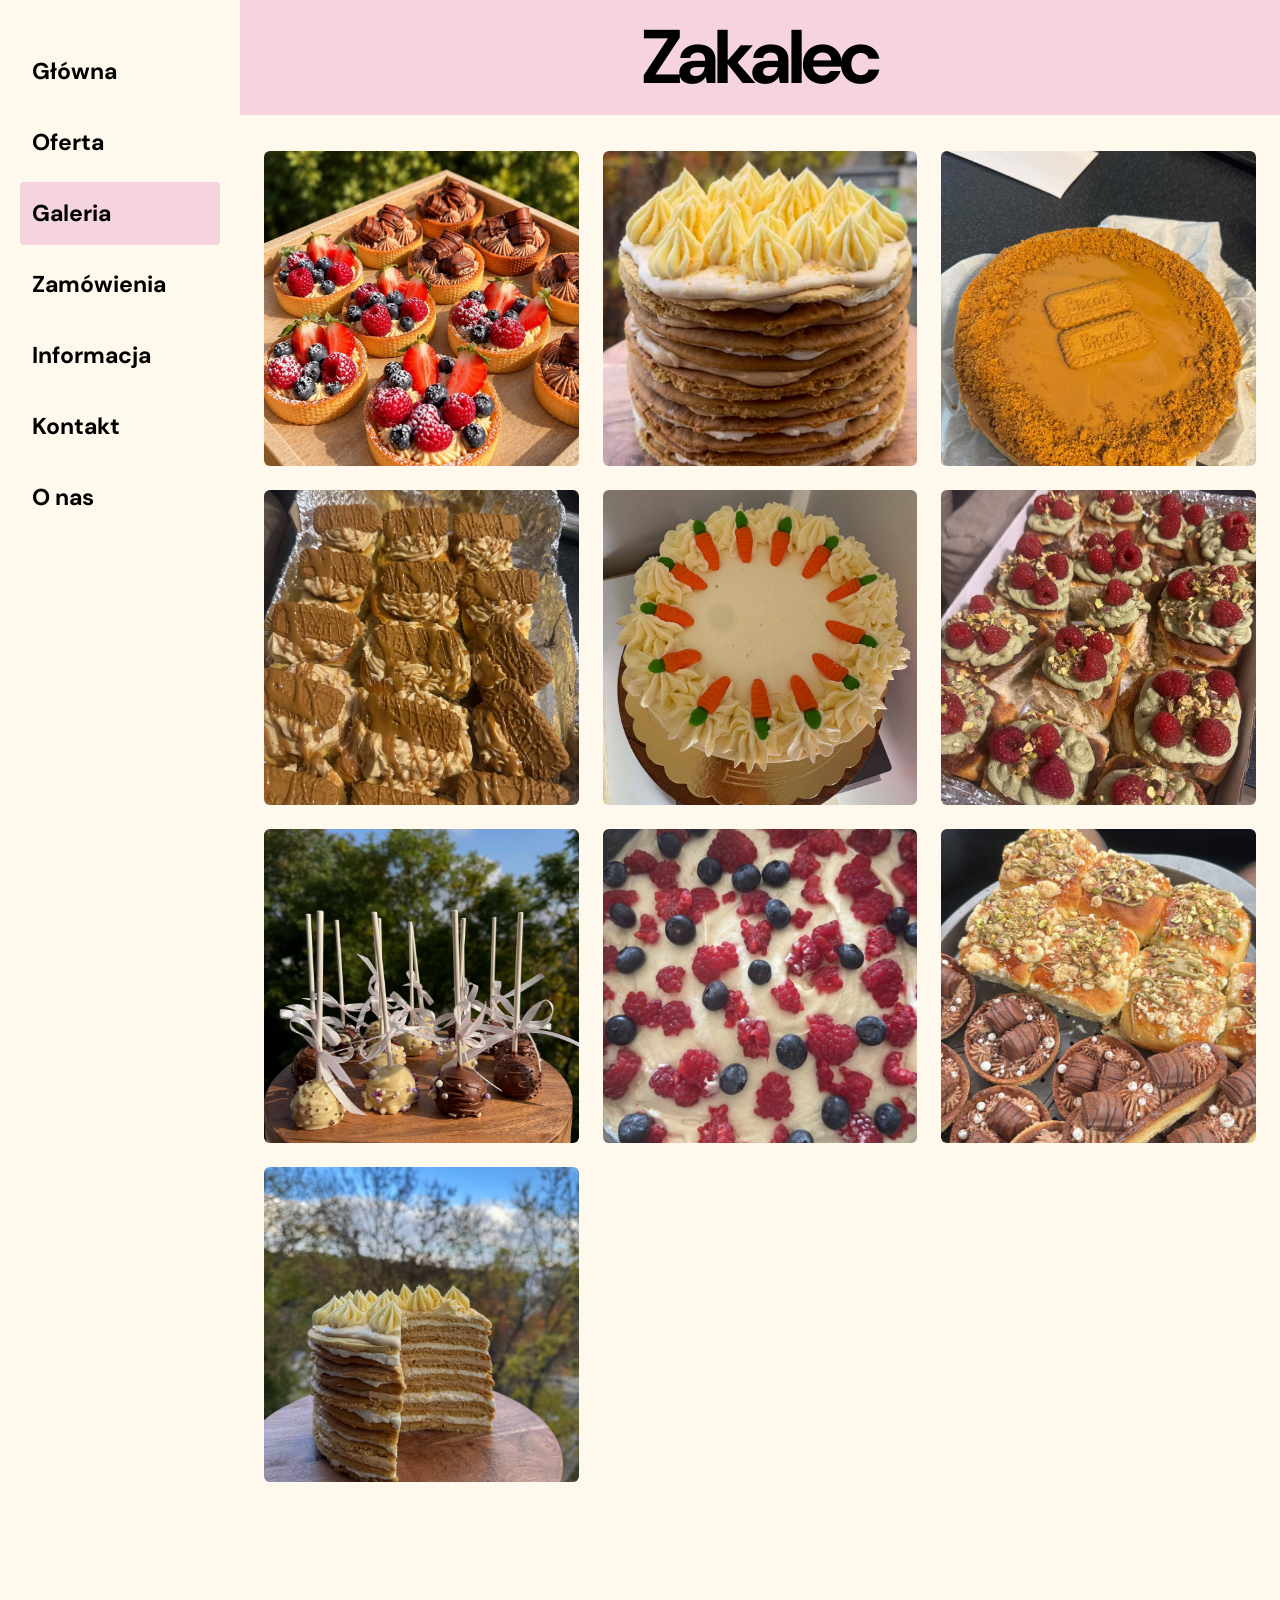
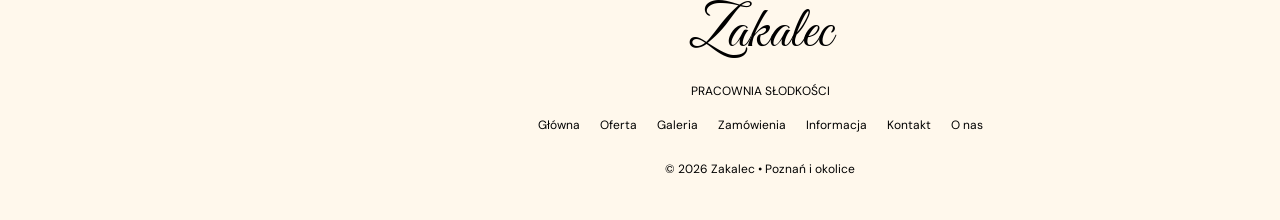
==== galeria.html @ fb53259a "Add square photo gallery and cream palette with black navigation" ====
<!doctype html>
<html lang="pl"><head><meta charset="utf-8"><meta name="viewport" content="width=device-width,initial-scale=1"><meta name="theme-color" content="#fff8ec"><meta name="description" content="Zakalec — pracownia słodkości Oliwii. Torty na zamówienie, ciasta, babeczki, cake popsy, słodkie bułeczki i słodkie stoły w Poznaniu i okolicach."><title>Galeria — Zakalec</title>
<link rel="preconnect" href="https://fonts.googleapis.com"><link rel="preconnect" href="https://fonts.gstatic.com" crossorigin><link href="https://fonts.googleapis.com/css2?family=DM+Sans:wght@400;500;600;700&family=Great+Vibes&family=Playfair+Display:ital,wght@0,400;0,500;0,600;1,400&display=swap" rel="stylesheet">
<link rel="stylesheet" href="assets/site.css"></head><body><header class="site-header"><a href="index.html#home" class="site-name script" aria-label="Zakalec — strona główna">Zakalec</a><button class="nav-toggle" id="menu-toggle" type="button" aria-controls="side-menu" aria-expanded="false" aria-label="Otwórz menu">☰ Menu</button></header>
<aside class="sidebar"><nav class="navlinks" id="side-menu" aria-label="Menu główne"><a href="index.html#home">Główna</a><a href="oferta.html">Oferta</a><a href="galeria.html" aria-current="page">Galeria</a><a href="informacje.html#zamowienie">Zamówienia</a><a href="informacje.html#informacja">Informacja</a><a href="informacje.html#kontakt">Kontakt</a><a href="informacje.html#o-mnie">O nas</a></nav></aside>
<main class="gallery-page"><h1 class="visually-hidden">Galeria</h1><div class="wrap photo-gallery"><img src="photo_2026-11-02_19-04-04.jpg" alt="Wypieki pracowni Zakalec — zdjęcie 1" decoding="async"><img src="photo_2026-11-02_19-04-05.jpg" alt="Wypieki pracowni Zakalec — zdjęcie 2" decoding="async"><img src="photo_2026-11-02_19-14-52.jpg" alt="Wypieki pracowni Zakalec — zdjęcie 3" decoding="async"><img src="photo_2026-11-02_19-14-53.jpg" alt="Wypieki pracowni Zakalec — zdjęcie 4" loading="lazy" decoding="async"><img src="photo_2026-11-02_19-14-54%20%282%29.jpg" alt="Wypieki pracowni Zakalec — zdjęcie 5" loading="lazy" decoding="async"><img src="photo_2026-11-02_19-14-54.jpg" alt="Wypieki pracowni Zakalec — zdjęcie 6" loading="lazy" decoding="async"><img src="photo_2026-11-02_19-14-55.jpg" alt="Wypieki pracowni Zakalec — zdjęcie 7" loading="lazy" decoding="async"><img src="photo_2026-11-02_19-14-56%20%282%29.jpg" alt="Wypieki pracowni Zakalec — zdjęcie 8" loading="lazy" decoding="async"><img src="photo_2026-11-02_19-14-56.jpg" alt="Wypieki pracowni Zakalec — zdjęcie 9" loading="lazy" decoding="async"><img src="photo_2026-11-02_19-14-57.jpg" alt="Wypieki pracowni Zakalec — zdjęcie 10" loading="lazy" decoding="async"></div></main><footer><div class="script">Zakalec</div><p>PRACOWNIA SŁODKOŚCI</p><div class="footer-nav"><a href="index.html#home">Główna</a><a href="oferta.html">Oferta</a><a href="galeria.html" aria-current="page">Galeria</a><a href="informacje.html#zamowienie">Zamówienia</a><a href="informacje.html#informacja">Informacja</a><a href="informacje.html#kontakt">Kontakt</a><a href="informacje.html#o-mnie">O nas</a></div><p>© <span id="year"></span> Zakalec • Poznań i okolice</p></footer>
<script src="assets/navigation.js"></script></body></html>
---- assets/site.css ----
:root{--rose:#985869;--wine:#61333e;--gold:#bb9470;--pink:#f7e8eb;--blue:#dce8ee;--cream:#fffafa;--ink:#392b31;--muted:#76686d}*{box-sizing:border-box}html{scroll-behavior:smooth}body{margin:0;color:var(--ink);background:#fcf5f6;font:15px/1.65 "DM Sans",Arial,sans-serif}a{color:inherit;text-decoration:none}button,input,textarea,select{font:inherit}button{cursor:pointer}img{max-width:100%;display:block}.wrap{width:min(1250px,calc(100% - 48px));margin:auto}.script{font-family:"Great Vibes","Brush Script MT",cursive;font-weight:400}.serif{font-family:"Playfair Display",Georgia,serif}.eyebrow{text-transform:uppercase;letter-spacing:.3em;font-size:11px;font-weight:600;color:var(--wine)}.ornament{color:var(--gold);font-family:Georgia,serif;font-size:25px;letter-spacing:.25em}.nav-shell{position:relative;z-index:10;background:#f8edf0e8;border-bottom:1px solid #cba88e;backdrop-filter:blur(12px)}.nav{display:flex;align-items:center;justify-content:space-between;gap:20px;min-height:92px}.brand{text-align:center;min-width:210px;line-height:1}.brand-name{font-size:64px;color:var(--rose)}.brand-sub{display:block;font-family:Georgia,serif;font-size:10px;letter-spacing:.24em;margin-top:-5px}.navlinks{display:flex;gap:25px;align-items:center}.navlinks a{font:500 13px "DM Sans",sans-serif}.navlinks a:hover{color:var(--rose)}.nav-toggle{display:none;background:none;border:1px solid #cdaeb6;padding:9px 13px;color:var(--wine)}.hero{position:relative;overflow:hidden;background:linear-gradient(102deg,#f6e4e8 0%,#f9edf0 44%,#e0eaf0 75%,#cddce6 100%)}.hero:before,.hero:after{content:"";position:absolute;pointer-events:none;inset:20px auto 20px 20px;width:20%;border-left:6px double #ffffffa8;border-top:6px double #ffffff8c;border-bottom:6px double #ffffff8c;border-radius:140px 0 0 140px;opacity:.55}.hero:after{inset:20px 20px 20px auto;transform:scaleX(-1)}.hero-inner{position:relative;z-index:1;display:grid;grid-template-columns:1fr 1.12fr;align-items:center;gap:42px;min-height:570px}.hero-copy{text-align:center;padding:40px 0}.hero h1{font-size:clamp(92px,12vw,165px);line-height:.95;color:var(--rose);margin:20px 0 5px}.hero p{font:italic 20px/1.65 "Playfair Display",serif;max-width:500px;margin:14px auto 20px}.hero-image{height:510px;position:relative;display:flex;align-items:center;justify-content:center}.hero-image:before{content:"";position:absolute;width:86%;height:83%;border:2px solid #d7b395;border-radius:48% 48% 7% 7%;transform:translate(18px,13px)}.hero-image img{position:relative;width:89%;height:90%;object-fit:cover;border-radius:48% 48% 7% 7%;box-shadow:0 18px 35px #765d6840}.btn{border:1px solid var(--rose);background:var(--rose);color:white;display:inline-flex;justify-content:center;align-items:center;gap:14px;padding:14px 29px;border-radius:4px;font:500 14px "DM Sans",sans-serif;transition:.2s}.btn:hover{background:var(--wine)}.btn.secondary{background:transparent;color:var(--wine);border-color:var(--gold)}.info{position:relative;z-index:2;margin-top:-24px}.info-inner{background:#fbeff1f2;border:1px solid var(--gold);border-radius:30px;display:grid;grid-template-columns:repeat(3,1fr);padding:20px 16px;box-shadow:0 8px 30px #71465313}.info-item{display:flex;justify-content:center;align-items:center;gap:14px;padding:5px 20px;border-right:1px solid #cfb09b}.info-item:last-child{border:0}.info-icon{font-size:29px;color:var(--rose);font-family:Georgia,serif}.info-item strong{display:block;font:600 17px Georgia,serif}.info-item span:last-child{font-size:12px}.section{padding:90px 0;scroll-margin-top:100px}.heading{text-align:center;margin-bottom:45px}.heading h2{font-size:clamp(60px,7vw,90px);line-height:1.2;color:var(--rose);margin:0}.heading p{max-width:650px;margin:5px auto;color:var(--muted)}.offer-grid{display:grid;grid-template-columns:repeat(3,1fr);gap:25px}.offer-card{background:#fff8f8;border:1px solid #c7a280;border-radius:95px 95px 9px 9px;overflow:hidden;box-shadow:0 10px 24px #7146530b}.offer-card img{width:100%;height:255px;object-fit:cover}.offer-card-body{text-align:center;padding:22px 20px 26px}.offer-card h3{font:500 25px/1.2 "Playfair Display",serif;margin:0 0 7px}.price{font:italic 19px Georgia,serif;color:var(--rose);margin:0 0 10px}.offer-card p.desc{font-size:13px;color:var(--muted);margin:0 0 16px;min-height:43px}.text-link{color:var(--wine);font-size:12px;letter-spacing:.1em;text-transform:uppercase;border-bottom:1px solid var(--gold);padding-bottom:5px}.fillings{margin-top:35px;border:1px solid #d4b5a1;padding:28px 30px;background:#f9eef1;text-align:center}.fillings h3{font:500 25px "Playfair Display",serif;margin:0 0 14px}.filling-tags{display:flex;gap:10px;flex-wrap:wrap;justify-content:center}.filling-tags span{padding:8px 13px;border:1px solid #dec6c6;background:white;border-radius:30px;font-size:12px}.about{background:linear-gradient(110deg,#e0eaf0,#f9edf0)}.about-grid{display:grid;grid-template-columns:1fr 1fr;gap:65px;align-items:center}.about-photo{position:relative;padding:17px;border:1px solid var(--gold);border-radius:210px 210px 6px 6px}.about-photo img{height:430px;width:100%;object-fit:cover;border-radius:200px 200px 4px 4px}.about h2{font-size:75px;line-height:1;color:var(--rose);margin:10px 0 25px}.about p{color:#5d5056}.gallery-grid{display:grid;grid-template-columns:repeat(4,1fr);gap:13px}.gallery-grid img{width:100%;height:240px;object-fit:cover;border:1px solid #d6b8a4;padding:5px;background:white}.order{background:#f8e9ed}.order-layout{display:grid;grid-template-columns:.8fr 1.2fr;gap:70px;align-items:start}.order h2{font-size:75px;line-height:1;color:var(--rose);margin:10px 0 20px}.order form{background:#fffafa;border:1px solid #d5b49d;padding:30px;display:grid;grid-template-columns:1fr 1fr;gap:17px}.field{display:flex;flex-direction:column;gap:5px}.field.full{grid-column:1/-1}.field label{font-size:12px;font-weight:600}.field input,.field textarea,.field select{width:100%;border:1px solid #d9c9cc;background:#fff;padding:12px;color:var(--ink);border-radius:2px}.field textarea{min-height:115px;resize:vertical}.notice{font-size:12px;color:#76686d;grid-column:1/-1;margin:0}.order form .btn{grid-column:1/-1}.preview{white-space:pre-wrap;background:#fff;border:1px solid #d7bda8;padding:20px;margin-top:20px;display:none}.preview.show{display:block}.contact{text-align:center}.contact h2{font-size:75px;color:var(--rose);margin:0}.contact p{color:var(--muted)}.contact-links{display:flex;justify-content:center;gap:15px;flex-wrap:wrap}.contact-links a{padding:11px 18px;border:1px solid #c8a489}footer{background:#573b46;color:#fff1f1;text-align:center;padding:40px 15px}footer .script{font-size:58px}footer p{font-size:12px;margin:0}.footer-nav{display:flex;gap:20px;justify-content:center;flex-wrap:wrap;margin:15px 0 24px;font-size:12px}#status{font-size:13px;color:var(--wine);margin:0}.small-note{font-size:12px;color:#78696e}
@media(max-width:900px){.nav{min-height:80px;flex-wrap:wrap}.brand{min-width:150px}.brand-name{font-size:52px}.navlinks{gap:12px}.navlinks a{font-size:11px}.hero-inner{gap:20px;min-height:480px}.hero-image{height:430px}.offer-grid{grid-template-columns:repeat(2,1fr)}.about-grid,.order-layout{gap:30px}.gallery-grid{grid-template-columns:repeat(2,1fr)}}@media(max-width:640px){.wrap{width:min(100% - 30px,1250px)}.nav{justify-content:center;padding:10px 0}.nav-toggle{display:block;position:absolute;right:15px;top:25px}.navlinks{display:none;width:100%;flex-direction:column;gap:0;padding:12px}.navlinks.open{display:flex}.navlinks a{padding:9px;font-size:13px}.hero-inner,.about-grid,.order-layout{grid-template-columns:1fr}.hero-inner{gap:0}.hero-copy{padding:40px 0 5px}.hero h1{font-size:105px}.hero p{font-size:17px}.hero-image{height:330px}.hero-image img{width:78%;height:95%}.info{margin-top:0}.info-inner{grid-template-columns:1fr;border-radius:0}.info-item{border-right:0;border-bottom:1px solid #cfb09b;padding:12px}.info-item:last-child{border:0}.section{padding:65px 0}.offer-grid{grid-template-columns:1fr;gap:20px}.offer-card img{height:260px}.about-photo img{height:300px}.about h2,.order h2,.contact h2{font-size:65px}.gallery-grid img{height:170px}.order form{grid-template-columns:1fr;padding:20px}.field{grid-column:1/-1}.filling-tags span{font-size:11px}}

/* Refined wall-panel architecture inspired by the approved concept */
.nav-shell{background:linear-gradient(90deg,#f6e7e9,#fff6f7 50%,#f2e5e9);border-bottom:3px double #cda585;box-shadow:0 4px 18px #6e425014}
.brand{position:relative;isolation:isolate;padding:14px 34px 12px;margin:-5px 0 -13px;border:2px solid #c69a79;border-radius:48% 48% 45% 45% / 43% 43% 57% 57%;background:#fff2f3;box-shadow:0 0 0 4px #fff5f5,0 0 0 5px #d7b79e;z-index:2}
.brand:before,.brand:after{content:"❦";position:absolute;color:#b98e72;font:28px Georgia,serif;top:50%;transform:translateY(-50%)}.brand:before{left:-19px}.brand:after{right:-19px}
.hero{background:linear-gradient(90deg,#e5cfd2 0%,#f6e7e9 12%,#faedef 45%,#e1eaf0 56%,#c7d8e3 100%)}
.hero:before,.hero:after{width:23%;inset:28px auto 34px 22px;border:8px double #fff8f4a6;border-radius:120px 120px 10px 10px;box-shadow:inset 0 0 0 8px #bd9b8b25,0 0 0 8px #bd9b8b18;opacity:1}
.hero:after{inset:28px 22px 34px auto;transform:none}
.hero-inner:before{content:"";position:absolute;pointer-events:none;inset:0;background:repeating-linear-gradient(90deg,transparent 0,transparent 19%,#fff9f729 19.12%,transparent 19.5%);opacity:.45}
.hero-image{height:510px}.hero-image:before{width:95%;height:92%;border-radius:4px;border:8px double #d7c3b6;box-shadow:inset 0 0 0 8px #ffffff45;transform:none}.hero-image img{width:94%;height:91%;border-radius:4px;object-fit:cover;object-position:center}
.hero-copy{position:relative;z-index:1}.hero h1{text-shadow:0 3px 3px #ffffff9c}.hero .ornament{font-size:21px}.hero .btn{border-radius:15px}
.info-inner{border:3px double #c69a79;box-shadow:0 0 0 4px #f8eff0,0 8px 30px #71465313}
.heading h2:before,.heading h2:after{content:"— ❦ —";font:20px Georgia,serif;color:#c49c7a;vertical-align:middle;margin:0 22px}
.offer-grid{grid-template-columns:repeat(3,minmax(0,1fr))}.offer-card{border:3px double #c7a280;border-radius:22px 22px 6px 6px;position:relative}.offer-card:before,.offer-card:after{content:"";position:absolute;z-index:2;width:20px;height:20px;background:#fcf5f6;border:1px solid #c7a280;border-radius:50%;top:calc(50% - 10px)}.offer-card:before{left:-12px}.offer-card:after{right:-12px}
@media(min-width:1100px){.offer-grid{grid-template-columns:repeat(6,minmax(0,1fr));gap:13px}.offer-card img{height:180px}.offer-card-body{padding:15px 9px 20px}.offer-card h3{font-size:19px}.offer-card p.desc{font-size:11px;min-height:88px}.offer-card .price{font-size:15px}.offer-card .text-link{font-size:10px}.nav{min-height:90px}.navlinks{gap:20px}}
@media(max-width:900px){.heading h2:before,.heading h2:after{content:"❦";margin:0 10px}.brand{margin:0}.hero-image:before{width:95%}}
@media(max-width:640px){.brand{padding:8px 27px;margin:0}.brand:before,.brand:after{font-size:18px}.hero:before,.hero:after{width:20%;opacity:.55}.hero-image{height:310px}.hero-image img{width:83%;height:90%}.hero-image:before{width:86%;height:93%}.offer-grid{grid-template-columns:1fr}.heading h2:before,.heading h2:after{display:none}}

/* Rococo wall mouldings and modern restrained typography */
.hero-copy p{font-family:"DM Sans",Arial,sans-serif;font-style:normal;font-weight:400;font-size:17px;line-height:1.75;letter-spacing:.012em;max-width:460px}
.hero{background:linear-gradient(96deg,#e7cfd2 0%,#f9e9ec 28%,#f7e9eb 49%,#dfe8ed 51%,#c8d9e3 100%)}
.hero:before,.hero:after{content:"";position:absolute;inset:14px auto 15px 12px;width:30%;height:auto;border:10px ridge #ffffffb0;border-radius:36% 5% 30% 5% / 18% 5% 18% 5%;box-shadow:inset 0 0 0 3px #c7a49b, inset 0 0 0 10px #fff7f790, 0 0 0 3px #d9b5b6, 0 0 0 12px #ffffff26;opacity:.6}
.hero:after{inset:14px 12px 15px auto;transform:scaleX(-1);border-color:#f8fbffbb;box-shadow:inset 0 0 0 3px #a4b9c5,inset 0 0 0 10px #f6fbff90,0 0 0 3px #abc0ca,0 0 0 12px #ffffff26}
.hero-inner:after{content:"❦";position:absolute;left:-16px;bottom:14px;font:100px Georgia,serif;color:#fff8f8b5;text-shadow:2px 3px 1px #c9a4a5;transform:rotate(-20deg);pointer-events:none}
.hero-image:after{content:"❦";position:absolute;right:-8px;top:12px;font:65px Georgia,serif;color:#fff8f8a8;text-shadow:2px 2px 1px #a8b8c4;transform:rotate(25deg);pointer-events:none}
.brand{border:3px double #bb8c72;border-radius:47% 47% 42% 42% / 38% 38% 62% 62%;box-shadow:0 0 0 5px #fff4f4,0 0 0 7px #c99e83,0 0 0 10px #f9e9eb}
.brand:before,.brand:after{content:"❧";font-size:35px}.brand:after{transform:translateY(-50%) scaleX(-1)}
.info-inner{grid-template-columns:repeat(2,minmax(0,1fr));padding:0 12px;border-radius:30px;overflow:visible}
.info-item{display:block;border-right:1px solid #cfb09b;padding:0;min-width:0;position:relative}.info-item:last-child{border:0}
.info-item summary{list-style:none;display:flex;align-items:center;justify-content:center;gap:17px;min-height:74px;padding:10px 15px;cursor:pointer}.info-item summary::-webkit-details-marker{display:none}
.info-item summary strong{font:600 18px Georgia,serif}.info-chevron{font-size:21px;color:var(--rose);transition:transform .2s}.info-item[open] .info-chevron{transform:rotate(180deg)}
.info-detail{position:absolute;top:calc(100% + 9px);left:8px;right:8px;background:#fff9f9;border:1px solid #c8a38a;box-shadow:0 10px 30px #69475126;padding:18px;z-index:5;text-align:center;font-size:13px;line-height:1.6}
.info-detail a{text-decoration:underline;color:var(--rose);font-weight:700}
.offer-card img,.gallery-grid img,.about-photo img{filter:saturate(.91) contrast(1.045) brightness(1.035);transition:filter .25s,transform .35s}
.offer-card img:hover,.gallery-grid img:hover{filter:saturate(1.02) contrast(1.05) brightness(1.03);transform:scale(1.025)}
.offer-card{overflow:hidden}.offer-card:before,.offer-card:after{display:none}
.offer-card img{object-position:center}
.about{position:relative}.about:before,.about:after{content:"❦";position:absolute;font:110px Georgia,serif;color:#ffffff8c;text-shadow:2px 3px #d6b6b9;pointer-events:none}.about:before{top:5px;left:15px}.about:after{bottom:5px;right:15px;transform:rotate(180deg)}
@media(max-width:640px){.info-inner{grid-template-columns:1fr}.info-item{border-right:0;border-bottom:1px solid #cfb09b}.info-item:last-child{border-bottom:0}.info-detail{position:static;margin:0 10px 12px}.hero-copy p{font-size:15px}.hero-inner:after{font-size:65px}.hero:before,.hero:after{width:23%;opacity:.38}}

/* Side navigation and space reserved for the home animation. */
:root{--sidebar-width:210px;--header-height:112px}
.site-header{position:relative;min-height:var(--header-height);margin-left:var(--sidebar-width);display:flex;justify-content:center;align-items:center;background:#fff6f7;border-bottom:1px solid var(--gold);padding:12px 24px}
.site-name{font-size:72px;line-height:1.2;color:var(--rose)}
.sidebar{position:fixed;inset:0 auto 0 0;width:var(--sidebar-width);padding:40px 20px;background:#f8edf0;border-right:1px solid var(--gold);z-index:20;overflow-y:auto}
.sidebar .navlinks{display:flex;flex-direction:column;align-items:stretch;gap:8px;padding:0;width:100%}
.sidebar .navlinks a{display:block;padding:14px 18px;font-size:15px;border-radius:4px}
.sidebar .navlinks a:hover,.sidebar .navlinks a:focus-visible{background:#ead5dc;color:var(--wine)}
a:focus-visible,button:focus-visible{outline:2px solid var(--wine);outline-offset:4px}
main,body>footer{margin-left:var(--sidebar-width)}
.hero .hero-inner{display:flex;flex-direction:column;gap:0;min-height:620px;padding-top:28px;padding-bottom:48px}
.hero-inner:before,.hero-inner:after{display:none}
.home-title{text-align:center;text-transform:uppercase;letter-spacing:.2em;font-size:13px!important;font-family:"DM Sans",Arial,sans-serif;font-weight:500;line-height:1.7!important;margin:0!important;color:var(--wine)!important}
.animation-space{width:min(100%,720px);min-height:350px;flex:1;margin:24px auto;position:relative}
.hero .hero-copy{padding:0;text-align:center}.hero .hero-copy p{margin:0 auto 24px}
#informacja{scroll-margin-top:24px}
@media(min-width:901px){.site-header .nav-toggle{display:none}.offer-grid{grid-template-columns:repeat(3,minmax(0,1fr))}}
@media(max-width:900px){
 :root{--sidebar-width:0px;--header-height:96px}
 .site-header{padding:12px 110px 12px 20px;justify-content:flex-start}
 .site-name{font-size:60px}
 .site-header .nav-toggle{display:block;position:absolute;right:20px;top:28px}
 .sidebar{position:relative;width:100%;padding:0;border-right:0;border-bottom:1px solid var(--gold)}
 .sidebar .navlinks{display:none;padding:12px 20px}
 .sidebar .navlinks.open{display:flex}
 .sidebar .navlinks a{font-size:15px;padding:12px 18px}
 .hero .hero-inner{min-height:570px}
 .animation-space{min-height:280px}
}
@media(prefers-reduced-motion:reduce){html{scroll-behavior:auto}}

.catalogue{padding:48px 0 80px;min-height:75vh}
.catalogue .heading{margin-bottom:32px}.catalogue .heading h1{font-size:clamp(58px,7vw,86px);line-height:1.2;color:var(--rose);margin:0}
.category-grid{display:grid;grid-template-columns:repeat(2,minmax(0,1fr));gap:22px;max-width:850px;margin:auto}
.category-card{display:flex;flex-direction:column;align-items:center;justify-content:center;min-height:170px;border:1px solid var(--gold);background:#fffafa;border-radius:8px;padding:28px;text-align:center;color:var(--wine)}
a.category-card:hover{background:var(--pink)}.category-card strong{font:32px Georgia,serif}.category-card span{font-size:13px;margin-top:10px}.category-card.pending{color:var(--muted)}
.breadcrumb{display:inline-block;font-size:14px;color:var(--wine);margin-bottom:25px}
.cake-grid{display:grid;grid-template-columns:repeat(3,minmax(0,1fr));gap:26px;max-width:1150px;margin:auto;align-items:start}
.cake-card{background:#fffafa;border:1px solid #dbc3b5;border-radius:6px;overflow:hidden}
.cake-photo{aspect-ratio:1;background-image:url('torty-floating.png');background-size:300% 100%;background-repeat:no-repeat}
.cake-photo.strawberry{background-position:0% center}.cake-photo.chocolate{background-position:50% center}.cake-photo.cherry{background-position:100% center}
.cake-text{padding:24px}.cake-text h2{font:500 25px/1.3 "Playfair Display",Georgia,serif;margin:0 0 16px;color:var(--wine);overflow-wrap:anywhere}.cake-text p{font-size:14px;line-height:1.8;margin:0;color:#5d5056}
.image-note{text-align:center;color:var(--muted);font-size:12px;margin:28px auto 0;max-width:700px}
.sidebar a[aria-current="page"]{background:#ead5dc;color:var(--wine);font-weight:600}
@media(max-width:1100px){.cake-grid{grid-template-columns:repeat(2,minmax(0,1fr))}}
@media(max-width:640px){.category-grid,.cake-grid{grid-template-columns:1fr}.catalogue{padding-top:30px}.cake-text{padding:22px}}

/* Larger, relaxed sans-serif typography. */
body{font-family:"DM Sans",Arial,sans-serif;font-size:17px}
.site-name{font-family:"DM Sans",Arial,sans-serif;font-weight:700;letter-spacing:-.05em;font-size:clamp(52px,6vw,76px)}
.sidebar .navlinks a{font-size:18px;font-weight:700;padding:16px 18px}
.catalogue .heading h1{font-family:"DM Sans",Arial,sans-serif;font-weight:700;font-size:clamp(48px,6vw,76px);letter-spacing:-.04em}
.category-card{min-height:200px}.category-card strong{font:700 38px/1.25 "DM Sans",Arial,sans-serif}.category-card span{font-size:17px;font-weight:600}
.breadcrumb{font-size:18px;font-weight:700}
.cake-text{padding:28px}.cake-text h2{font-family:"DM Sans",Arial,sans-serif;font-size:30px;font-weight:700;line-height:1.25;letter-spacing:-.025em;overflow-wrap:normal}
.cake-text p{font-size:19px;font-weight:500;line-height:1.75;color:var(--ink)}
.image-note{font-size:14px;line-height:1.7}
@media(max-width:640px){.cake-text{padding:24px}.cake-text h2{font-size:28px}.cake-text p{font-size:18px}.sidebar .navlinks a{font-size:18px}}
/* Minimal home: four illustrated motion scenes. */
.minimal-home .site-header,.minimal-home .sidebar{background:#fffaf7;border:0;box-shadow:none}
.minimal-home .site-header{min-height:112px}
.minimal-home .site-name{color:#61333e}
.minimal-home footer{background:#fffaf7;color:var(--wine);padding:24px}.minimal-home footer>.script,.minimal-home footer>p:first-of-type{display:none}
.home-show{position:relative;background:#f8dce5;overflow:hidden;outline-offset:-4px;touch-action:pan-y}
.home-scene{min-height:calc(100svh - 205px);padding:20px 35px 100px;text-align:center}
.home-scene[hidden]{display:none}.scene-2{background:#fae7d6}.scene-3{background:#fff0b8}.scene-4{background:#f7d9e1}
.home-scene svg{width:min(100%,850px);height:min(58svh,560px);display:block;margin:auto;overflow:visible}
.home-scene h1{font:700 clamp(25px,3vw,44px)/1.2 "DM Sans",Arial,sans-serif;letter-spacing:-.04em;margin:10px 0 0;color:#61333e}
.show-controls{position:absolute;bottom:25px;left:0;width:100%;display:flex;align-items:center;justify-content:center;gap:12px}
.show-controls button{border:0;background:transparent;color:#61333e;min-width:44px;min-height:44px;font-size:22px;border-radius:25px}.show-controls button:hover{background:#ffffff70}
.scene-dots{display:flex}.scene-dots button{min-width:32px;padding:8px}.scene-dots span{display:block;margin:auto;width:8px;height:8px;border-radius:50%;background:#61333e;opacity:.3}.scene-dots button[aria-pressed=true] span{opacity:1;transform:scale(1.4)}
#pause-show{font-size:14px;font-weight:700;padding:8px 14px}
.scene-announcement{position:absolute;width:1px;height:1px;overflow:hidden;clip-path:inset(50%)}
.falling-berry{animation:berry-land 7s infinite;transform-origin:400px 140px}.cream-cloud{animation:cream-bounce 7s infinite;transform-origin:400px 380px}
.spoon-motion{animation:spoon-scoop 7s infinite;transform-origin:465px 275px}.spoon-bite{animation:bite-appear 7s infinite}
.rotating-plate{animation:plate-spin 18s linear infinite;transform-origin:400px 270px}
.falling-tart{animation:tart-fall 7s infinite;transform-origin:400px 150px}.crumbs{animation:crumb-reveal 7s infinite}.final-word{animation:word-reveal 7s infinite}
.home-show.paused *{animation-play-state:paused!important}
@keyframes berry-land{0%,10%{transform:translateY(-70px) rotate(-8deg)}40%,80%{transform:translateY(160px) rotate(10deg)}95%,100%{transform:translateY(-70px) rotate(-8deg)}}
@keyframes cream-bounce{0%,35%,65%,100%{transform:scale(1)}43%{transform:scale(1.12,.85)}52%{transform:scale(.97,1.05)}}
@keyframes spoon-scoop{0%,15%,100%{transform:translate(180px,-100px) rotate(-10deg)}40%,52%{transform:translate(-60px,0) rotate(8deg)}75%,90%{transform:translate(140px,-150px) rotate(-12deg)}}
@keyframes bite-appear{0%,30%,100%{opacity:0}45%,90%{opacity:1}}
@keyframes plate-spin{to{transform:rotate(360deg)}}
@keyframes tart-fall{0%,15%{transform:translateY(-70px) rotate(-12deg);opacity:1}45%{transform:translateY(215px) rotate(25deg);opacity:1}50%,90%{transform:translateY(235px) rotate(30deg);opacity:0}100%{transform:translateY(-70px);opacity:1}}
@keyframes crumb-reveal{0%,43%,100%{opacity:0}50%,90%{opacity:1}}
@keyframes word-reveal{0%,52%,100%{opacity:0;transform:translateY(15px)}65%,90%{opacity:1;transform:translateY(0)}}
@media(max-width:640px){.home-scene{padding:20px 10px 100px;min-height:calc(100svh - 160px)}.home-scene svg{height:49svh}.show-controls{gap:3px}.scene-dots button{min-width:28px}.minimal-home footer .footer-nav{gap:14px}}
@media(prefers-reduced-motion:reduce){.home-show *{animation:none!important}.final-word{opacity:1}.falling-tart{opacity:0}.falling-berry{transform:translateY(160px)}}

/* Photographic cutouts with deliberately playful motion. */
.photo-stage{position:relative;width:min(100%,850px);height:min(58svh,560px);margin:auto;isolation:isolate}
.food-asset{position:absolute;background-image:url('home-food-assets.png');background-size:300% 200%;background-repeat:no-repeat;aspect-ratio:1;filter:drop-shadow(0 18px 14px #713a4218)}
.food-cream{background-position:0% 0%;width:66%;left:17%;bottom:-5%;animation:photo-cream 7s infinite}
.food-berry{background-position:50% 0%;width:28%;left:36%;top:0%;animation:photo-berry 7s infinite}
.food-cake{background-position:100% 0%;width:68%;left:2%;top:6%}
.food-spoon{background-position:0% 100%;width:55%;right:0%;top:17%;animation:photo-spoon 7s infinite}
.food-pops{background-position:50% 100%;width:min(90%,540px);left:50%;top:50%;translate:-50% -50%;animation:photo-plate 24s linear infinite}
.food-tart{background-position:100% 100%;width:57%;left:21.5%;top:0;animation:photo-tart 7s infinite}
.floor-line{position:absolute;left:8%;right:8%;bottom:9%;border-top:1px solid #b8848050}
.photo-word{position:absolute;inset:0;display:grid;place-items:center;color:var(--wine);font:700 clamp(54px,8vw,108px)/1 Arial,sans-serif;letter-spacing:-.06em;animation:word-reveal 7s infinite}
.photo-crumbs{position:absolute;left:25%;right:25%;bottom:8%;display:flex;justify-content:space-around;animation:crumb-reveal 7s infinite}
.photo-crumbs i{width:7px;height:5px;background:#bd864d;border-radius:40%;transform:rotate(30deg)}.photo-crumbs i:nth-child(even){translate:0 10px;width:4px}
@keyframes photo-berry{0%,10%,100%{transform:translateY(-10%) rotate(-12deg)}42%,80%{transform:translateY(90%) rotate(9deg)}}
@keyframes photo-cream{0%,35%,65%,100%{transform:scale(1)}43%{transform:scale(1.07,.93)}52%{transform:scale(.98,1.03)}}
@keyframes photo-spoon{0%,15%,100%{transform:translate(12%,-12%) rotate(-8deg)}40%,52%{transform:translate(-20%,12%) rotate(8deg)}75%,90%{transform:translate(12%,-20%) rotate(-10deg)}}
@keyframes photo-plate{to{transform:rotate(360deg)}}
@keyframes photo-tart{0%,15%{transform:translateY(-25%) rotate(-12deg);opacity:1}45%{transform:translateY(40%) rotate(23deg);opacity:1}51%,90%{transform:translateY(48%) rotate(30deg);opacity:0}100%{transform:translateY(-25%);opacity:1}}
@media(max-width:640px){.photo-stage{height:49svh}.food-cream{width:90%;left:5%;bottom:0}.food-berry{width:42%;left:29%;top:8%}.food-cake{width:85%;left:-7%;top:20%}.food-spoon{width:68%;right:-5%;top:35%}.food-tart{width:85%;left:7.5%;top:12%}}
@media(prefers-reduced-motion:reduce){.food-berry{transform:translateY(90%)}.food-tart{opacity:0}.photo-word{opacity:1}}

/* A simple rotating pastry carousel with horizontal scene transitions. */
.home-show{display:grid}
.home-show .home-scene{grid-area:1 / 1;min-width:0}
.rotating-food{position:absolute;width:min(92%,540px);aspect-ratio:1;left:50%;top:50%;translate:-50% -50%;background-image:url('home-rotating-pastries.png');background-size:200% 200%;background-repeat:no-repeat;filter:drop-shadow(0 18px 15px #713a4215);animation:pastry-turn 28s linear infinite}
.rotating-cake{background-position:0% 0%}.rotating-tart{background-position:100% 0%}.rotating-bun{background-position:0% 100%}.rotating-pops{background-position:100% 100%;animation-duration:34s}
.home-scene.entering{animation:scene-enter .65s cubic-bezier(.22,.61,.36,1) both}
.home-scene.exiting{animation:scene-exit .65s cubic-bezier(.22,.61,.36,1) both;pointer-events:none}
@keyframes pastry-turn{from{transform:rotate(-8deg)}to{transform:rotate(352deg)}}
@keyframes scene-enter{from{transform:translateX(100%);opacity:.4}to{transform:translateX(0);opacity:1}}
@keyframes scene-exit{from{transform:translateX(0);opacity:1}to{transform:translateX(-100%);opacity:.4}}
@media(max-width:640px){.rotating-food{width:95%;max-width:390px}}
@media(prefers-reduced-motion:reduce){.rotating-food,.home-scene.entering,.home-scene.exiting{animation:none!important}}
.home-show.paused .home-scene.entering,.home-show.paused .home-scene.exiting{animation-play-state:running!important}

/* Descending pastries: 0.6s arrival, about 2s resting, then replacement. */
.rotating-food{animation:none!important;transform:none}
.rotating-pops{background-image:url('cake-pops-upright.png');background-size:contain;background-position:center}
.home-scene.entering{animation:pastry-enter-down .6s cubic-bezier(.22,.61,.36,1) both}
.home-scene.exiting{animation:pastry-exit-down .6s cubic-bezier(.55,.06,.68,.19) both}
@keyframes pastry-enter-down{from{transform:translateY(-100%);opacity:0}to{transform:translateY(0);opacity:1}}
@keyframes pastry-exit-down{from{transform:translateY(0);opacity:1}to{transform:translateY(100%);opacity:0}}
@media(prefers-reduced-motion:reduce){.home-scene.entering,.home-scene.exiting{animation:none!important}}

/* Cream pages, black type and a pink masthead. */
:root{--wine:#000;--ink:#000;--rose:#000;--muted:#36322f;--cream:#fff8ec;--sidebar-width:240px}
body{background:#fff8ec;color:#000}
.site-header,.minimal-home .site-header{background:#f5d4df;border:0;box-shadow:none}
.site-name,.minimal-home .site-name{color:#000}
.sidebar,.minimal-home .sidebar{background:#fff8ec;border:0}
.sidebar .navlinks a{font-size:23px;font-weight:700;line-height:1.35;padding:16px 12px;color:#000}
.sidebar .navlinks a:hover,.sidebar .navlinks a:focus-visible,.sidebar a[aria-current="page"]{background:#f5d4df;color:#000}
.home-show,.home-scene,.scene-2,.scene-3,.scene-4{background:#fff8ec}
.home-scene h1,.show-controls button,.cake-text h2,.cake-text p,.breadcrumb,.category-card,.category-card.pending{color:#000}
.home-show .scene-dots span{background:#000}
.category-card,.cake-card{background:#fffaf2}
body>footer,.minimal-home footer{background:#fff8ec;color:#000}
.about,.order,.info-inner,.fillings{background:#fff8ec}.about:before,.about:after{display:none}
.about p,.contact p,.small-note,.image-note{color:#36322f}
.gallery-page{min-height:75vh;padding:36px 0 64px}
.photo-gallery{display:grid;grid-template-columns:repeat(3,minmax(0,1fr));gap:24px;max-width:1150px}
.photo-gallery img{display:block;width:100%;aspect-ratio:1;object-fit:cover;border-radius:6px}
.visually-hidden{position:absolute;width:1px;height:1px;padding:0;margin:-1px;overflow:hidden;clip-path:inset(50%);white-space:nowrap;border:0}
@media(max-width:1100px){.photo-gallery{grid-template-columns:repeat(2,minmax(0,1fr));gap:18px}}
@media(max-width:900px){:root{--sidebar-width:0px}.sidebar .navlinks a{font-size:23px}}
@media(max-width:480px){.photo-gallery{grid-template-columns:1fr;gap:20px}.gallery-page{padding-top:24px}}
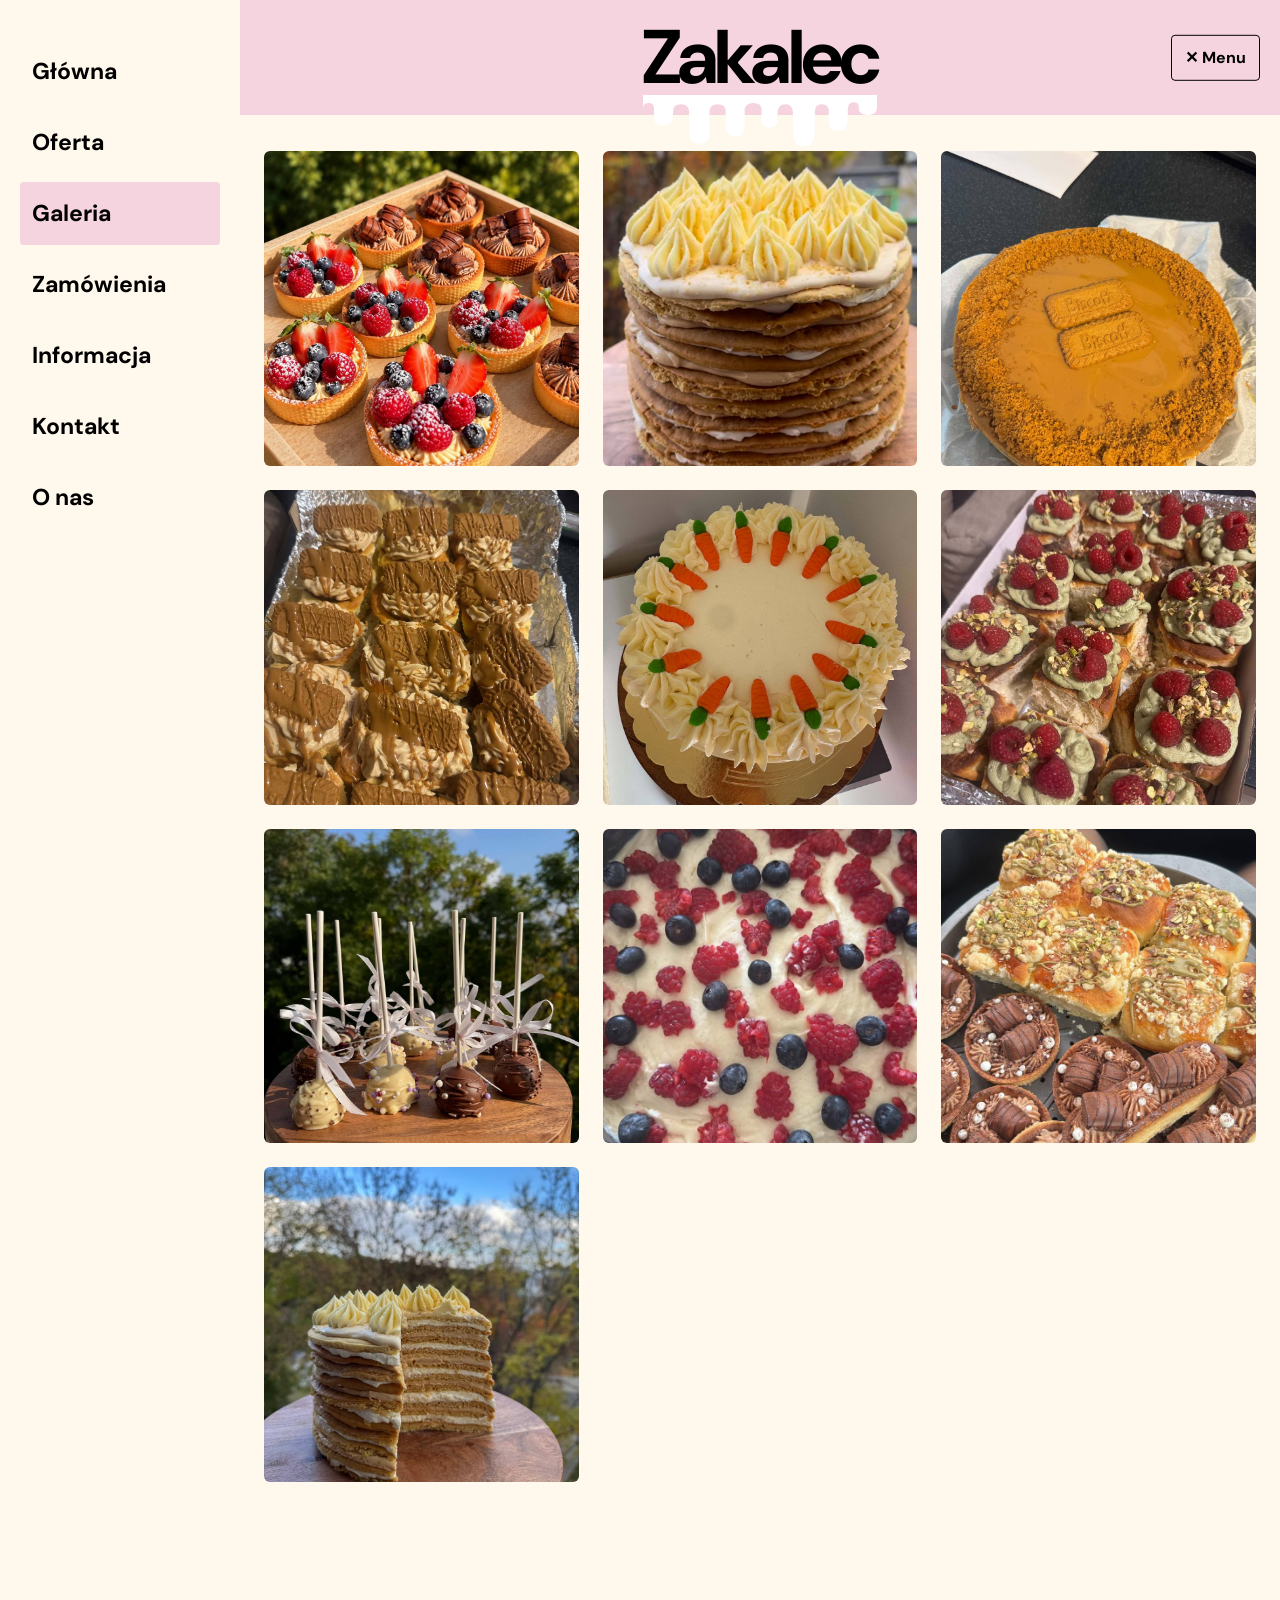
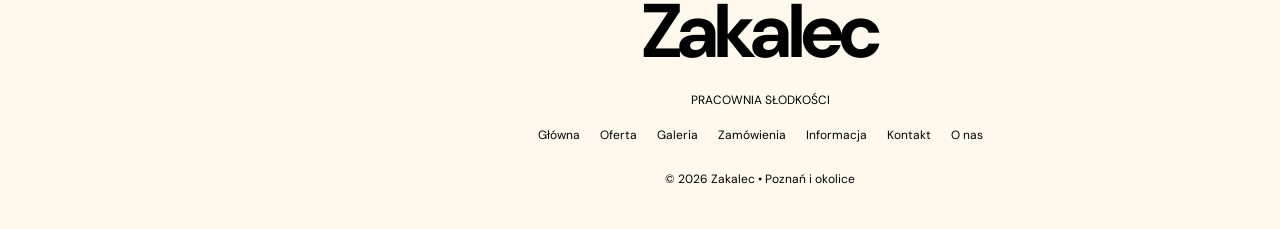
==== commit 184b1096: "Add dripping cream wordmark and pastel rounded home slide" ====
--- a/galeria.html
+++ b/galeria.html
@@ -1,7 +1,7 @@
 <!doctype html>
 <html lang="pl"><head><meta charset="utf-8"><meta name="viewport" content="width=device-width,initial-scale=1"><meta name="theme-color" content="#fff8ec"><meta name="description" content="Zakalec — pracownia słodkości Oliwii. Torty na zamówienie, ciasta, babeczki, cake popsy, słodkie bułeczki i słodkie stoły w Poznaniu i okolicach."><title>Galeria — Zakalec</title>
 <link rel="preconnect" href="https://fonts.googleapis.com"><link rel="preconnect" href="https://fonts.gstatic.com" crossorigin><link href="https://fonts.googleapis.com/css2?family=DM+Sans:wght@400;500;600;700&family=Great+Vibes&family=Playfair+Display:ital,wght@0,400;0,500;0,600;1,400&display=swap" rel="stylesheet">
-<link rel="stylesheet" href="assets/site.css"></head><body><header class="site-header"><a href="index.html#home" class="site-name script" aria-label="Zakalec — strona główna">Zakalec</a><button class="nav-toggle" id="menu-toggle" type="button" aria-controls="side-menu" aria-expanded="false" aria-label="Otwórz menu">☰ Menu</button></header>
+<link rel="stylesheet" href="assets/site.css?v=20261103-cream1"></head><body><header class="site-header"><a href="index.html#home" class="site-name script" aria-label="Zakalec — strona główna">Zakalec</a><button class="nav-toggle" id="menu-toggle" type="button" aria-controls="side-menu" aria-expanded="false" aria-label="Otwórz menu">☰ Menu</button></header>
 <aside class="sidebar"><nav class="navlinks" id="side-menu" aria-label="Menu główne"><a href="index.html#home">Główna</a><a href="oferta.html">Oferta</a><a href="galeria.html" aria-current="page">Galeria</a><a href="informacje.html#zamowienie">Zamówienia</a><a href="informacje.html#informacja">Informacja</a><a href="informacje.html#kontakt">Kontakt</a><a href="informacje.html#o-mnie">O nas</a></nav></aside>
-<main class="gallery-page"><h1 class="visually-hidden">Galeria</h1><div class="wrap photo-gallery"><img src="photo_2026-11-02_19-04-04.jpg" alt="Wypieki pracowni Zakalec — zdjęcie 1" decoding="async"><img src="photo_2026-11-02_19-04-05.jpg" alt="Wypieki pracowni Zakalec — zdjęcie 2" decoding="async"><img src="photo_2026-11-02_19-14-52.jpg" alt="Wypieki pracowni Zakalec — zdjęcie 3" decoding="async"><img src="photo_2026-11-02_19-14-53.jpg" alt="Wypieki pracowni Zakalec — zdjęcie 4" loading="lazy" decoding="async"><img src="photo_2026-11-02_19-14-54%20%282%29.jpg" alt="Wypieki pracowni Zakalec — zdjęcie 5" loading="lazy" decoding="async"><img src="photo_2026-11-02_19-14-54.jpg" alt="Wypieki pracowni Zakalec — zdjęcie 6" loading="lazy" decoding="async"><img src="photo_2026-11-02_19-14-55.jpg" alt="Wypieki pracowni Zakalec — zdjęcie 7" loading="lazy" decoding="async"><img src="photo_2026-11-02_19-14-56%20%282%29.jpg" alt="Wypieki pracowni Zakalec — zdjęcie 8" loading="lazy" decoding="async"><img src="photo_2026-11-02_19-14-56.jpg" alt="Wypieki pracowni Zakalec — zdjęcie 9" loading="lazy" decoding="async"><img src="photo_2026-11-02_19-14-57.jpg" alt="Wypieki pracowni Zakalec — zdjęcie 10" loading="lazy" decoding="async"></div></main><footer><div class="script">Zakalec</div><p>PRACOWNIA SŁODKOŚCI</p><div class="footer-nav"><a href="index.html#home">Główna</a><a href="oferta.html">Oferta</a><a href="galeria.html" aria-current="page">Galeria</a><a href="informacje.html#zamowienie">Zamówienia</a><a href="informacje.html#informacja">Informacja</a><a href="informacje.html#kontakt">Kontakt</a><a href="informacje.html#o-mnie">O nas</a></div><p>© <span id="year"></span> Zakalec • Poznań i okolice</p></footer>
-<script src="assets/navigation.js"></script></body></html>+<main class="gallery-page"><h1 class="visually-hidden">Galeria</h1><div class="wrap photo-gallery"><img src="photo_2026-11-02_19-04-04.jpg" alt="Wypieki pracowni Zakalec — zdjęcie 1" decoding="async"><img src="photo_2026-11-02_19-04-05.jpg" alt="Wypieki pracowni Zakalec — zdjęcie 2" decoding="async"><img src="photo_2026-11-02_19-14-52.jpg" alt="Wypieki pracowni Zakalec — zdjęcie 3" decoding="async"><img src="photo_2026-11-02_19-14-53.jpg" alt="Wypieki pracowni Zakalec — zdjęcie 4" loading="lazy" decoding="async"><img src="photo_2026-11-02_19-14-54%20%282%29.jpg" alt="Wypieki pracowni Zakalec — zdjęcie 5" loading="lazy" decoding="async"><img src="photo_2026-11-02_19-14-54.jpg" alt="Wypieki pracowni Zakalec — zdjęcie 6" loading="lazy" decoding="async"><img src="photo_2026-11-02_19-14-55.jpg" alt="Wypieki pracowni Zakalec — zdjęcie 7" loading="lazy" decoding="async"><img src="photo_2026-11-02_19-14-56%20%282%29.jpg" alt="Wypieki pracowni Zakalec — zdjęcie 8" loading="lazy" decoding="async"><img src="photo_2026-11-02_19-14-56.jpg" alt="Wypieki pracowni Zakalec — zdjęcie 9" loading="lazy" decoding="async"><img src="photo_2026-11-02_19-14-57.jpg" alt="Wypieki pracowni Zakalec — zdjęcie 10" loading="lazy" decoding="async"></div></main><footer><div class="footer-brand">Zakalec</div><p>PRACOWNIA SŁODKOŚCI</p><div class="footer-nav"><a href="index.html#home">Główna</a><a href="oferta.html">Oferta</a><a href="galeria.html" aria-current="page">Galeria</a><a href="informacje.html#zamowienie">Zamówienia</a><a href="informacje.html#informacja">Informacja</a><a href="informacje.html#kontakt">Kontakt</a><a href="informacje.html#o-mnie">O nas</a></div><p>© <span id="year"></span> Zakalec • Poznań i okolice</p></footer>
+<script src="assets/navigation.js?v=20261103-cream1"></script></body></html>
--- a/assets/site.css
+++ b/assets/site.css
@@ -196,3 +196,54 @@
 @media(max-width:1100px){.photo-gallery{grid-template-columns:repeat(2,minmax(0,1fr));gap:18px}}
 @media(max-width:900px){:root{--sidebar-width:0px}.sidebar .navlinks a{font-size:23px}}
 @media(max-width:480px){.photo-gallery{grid-template-columns:1fr;gap:20px}.gallery-page{padding-top:24px}}
+
+/* Keep captions stationary in front; soften motion inside the image area. */
+.home-show .home-scene{background:transparent}
+.home-show .home-scene.entering,.home-show .home-scene.exiting{animation:none!important;transform:none;opacity:1}
+.photo-stage{overflow:hidden}
+.home-scene.entering .rotating-food{animation:dessert-soft-in .6s ease-out both!important}
+.home-scene.exiting .rotating-food{animation:dessert-soft-out .6s ease-in both!important}
+.home-show.paused .home-scene.entering .rotating-food,.home-show.paused .home-scene.exiting .rotating-food{animation-play-state:running!important}
+.home-caption{position:absolute;bottom:120px;left:20px;right:20px;z-index:5;text-align:center;font:700 clamp(25px,3vw,44px)/1.2 "DM Sans",Arial,sans-serif;letter-spacing:-.04em;margin:0;color:#000;pointer-events:none}
+.show-controls{z-index:6}
+.rotating-food{width:min(90%,520px,50svh)}
+.rotating-pops{width:min(80%,440px,46svh)}
+@keyframes dessert-soft-in{from{transform:translateY(-26px);opacity:0}to{transform:translateY(0);opacity:1}}
+@keyframes dessert-soft-out{from{transform:translateY(0);opacity:1}to{transform:translateY(26px);opacity:0}}
+@media(max-width:640px){.rotating-food{width:min(92%,370px,44svh)}.rotating-pops{width:min(80%,320px,40svh)}.home-caption{bottom:105px}}
+@media(prefers-reduced-motion:reduce){.home-scene.entering .rotating-food,.home-scene.exiting .rotating-food{animation:none!important}}
+.home-show .home-scene{min-height:max(calc(100svh - 205px),calc(min(58svh,560px) + 230px))}
+@media(max-width:640px){.home-show .home-scene{min-height:max(calc(100svh - 160px),calc(49svh + 220px))}}
+
+/* One permanent foreground headline over every dessert. */
+.home-caption{top:44%;bottom:auto;left:16px;right:16px;transform:translateY(-50%);font-size:clamp(46px,7.5vw,108px);font-weight:700;line-height:1.05;letter-spacing:-.055em;z-index:10;text-shadow:0 2px 16px #fff8ec88}
+.rotating-pops{width:min(62%,350px,36svh);background-size:90% 90%;background-position:center}
+@media(max-width:640px){.home-caption{top:44%;bottom:auto;font-size:clamp(42px,10vw,64px)}.rotating-pops{width:min(65%,260px,32svh)}}
+/* Collapsible navigation and a square home slide. */
+.site-header{position:relative;padding-left:120px;padding-right:120px}
+.site-header .nav-toggle{display:block;position:absolute;right:20px;top:50%;transform:translateY(-50%);font-size:16px;font-weight:700;border:1px solid #000;background:transparent;border-radius:4px;color:#000}
+body.menu-collapsed{--sidebar-width:0px}
+body.menu-collapsed .sidebar{display:none}
+body>footer>.script{font-family:"DM Sans",Arial,sans-serif;font-weight:700;letter-spacing:-.05em;color:#000}
+.home-show{display:block;width:min(calc(100% - 48px),780px);aspect-ratio:1;margin:28px auto;border:1px solid #000;border-radius:0;box-sizing:border-box}
+.home-show .home-scene{position:absolute;inset:0;height:100%;min-height:0;padding:0}
+.home-show .photo-stage{position:absolute;inset:0;width:100%;height:100%;margin:0}
+.home-show .rotating-food{width:min(68%,440px);top:45%}
+.home-show .rotating-pops{width:min(54%,330px);top:45%}
+.home-show .home-caption{top:45%;font-size:clamp(30px,5.5vw,76px);left:10px;right:10px}
+.home-show .show-controls{bottom:12px}
+@media(max-width:900px){.site-header{padding-left:20px;padding-right:120px}}
+@media(max-width:640px){.home-show{width:calc(100% - 28px);margin:18px auto}.home-show .home-caption{font-size:clamp(28px,9vw,54px)}.home-show .show-controls{bottom:6px;gap:0}.show-controls button{min-width:36px}.scene-dots button{min-width:24px}#pause-show{font-size:12px;padding:6px}.site-header .nav-toggle{right:14px}}
+/* Matching wordmarks and cream dripping only from the header wordmark. */
+.site-name,body>footer .footer-brand{font:700 clamp(52px,6vw,76px)/1.2 "DM Sans",Arial,sans-serif;letter-spacing:-.05em;color:#000}
+body>footer .footer-brand{display:block;text-align:center;margin:0 auto 14px}
+.site-header{z-index:25}
+.site-header .site-name{position:relative;display:inline-block;isolation:isolate}
+.site-header .site-name::after{content:"";position:absolute;left:0;right:0;top:calc(100% - 8px);height:52px;background:url('logo-cream.svg') center top / 100% 100% no-repeat;transform-origin:top;animation:logo-cream-flow 6s ease-in-out infinite alternate;pointer-events:none;z-index:-1}
+@keyframes logo-cream-flow{from{transform:scaleY(.55)}to{transform:scaleY(1)}}
+.home-show{border-radius:24px;background:#fff0b8;border:1px solid #e2ce91;margin-top:44px;overflow:hidden}
+.home-show .home-scene{background:transparent}
+.home-show .home-caption{color:#e8a4bb;text-shadow:0 1px 0 #fff2;z-index:10}
+@media(max-width:900px){.site-header .site-name{font-size:60px}}
+@media(max-width:640px){.site-header .site-name::after{height:38px}.home-show{border-radius:18px;margin-top:36px}.site-name,body>footer .footer-brand{font-size:52px}}
+@media(prefers-reduced-motion:reduce){.site-header .site-name::after{animation:none;transform:scaleY(1)}}
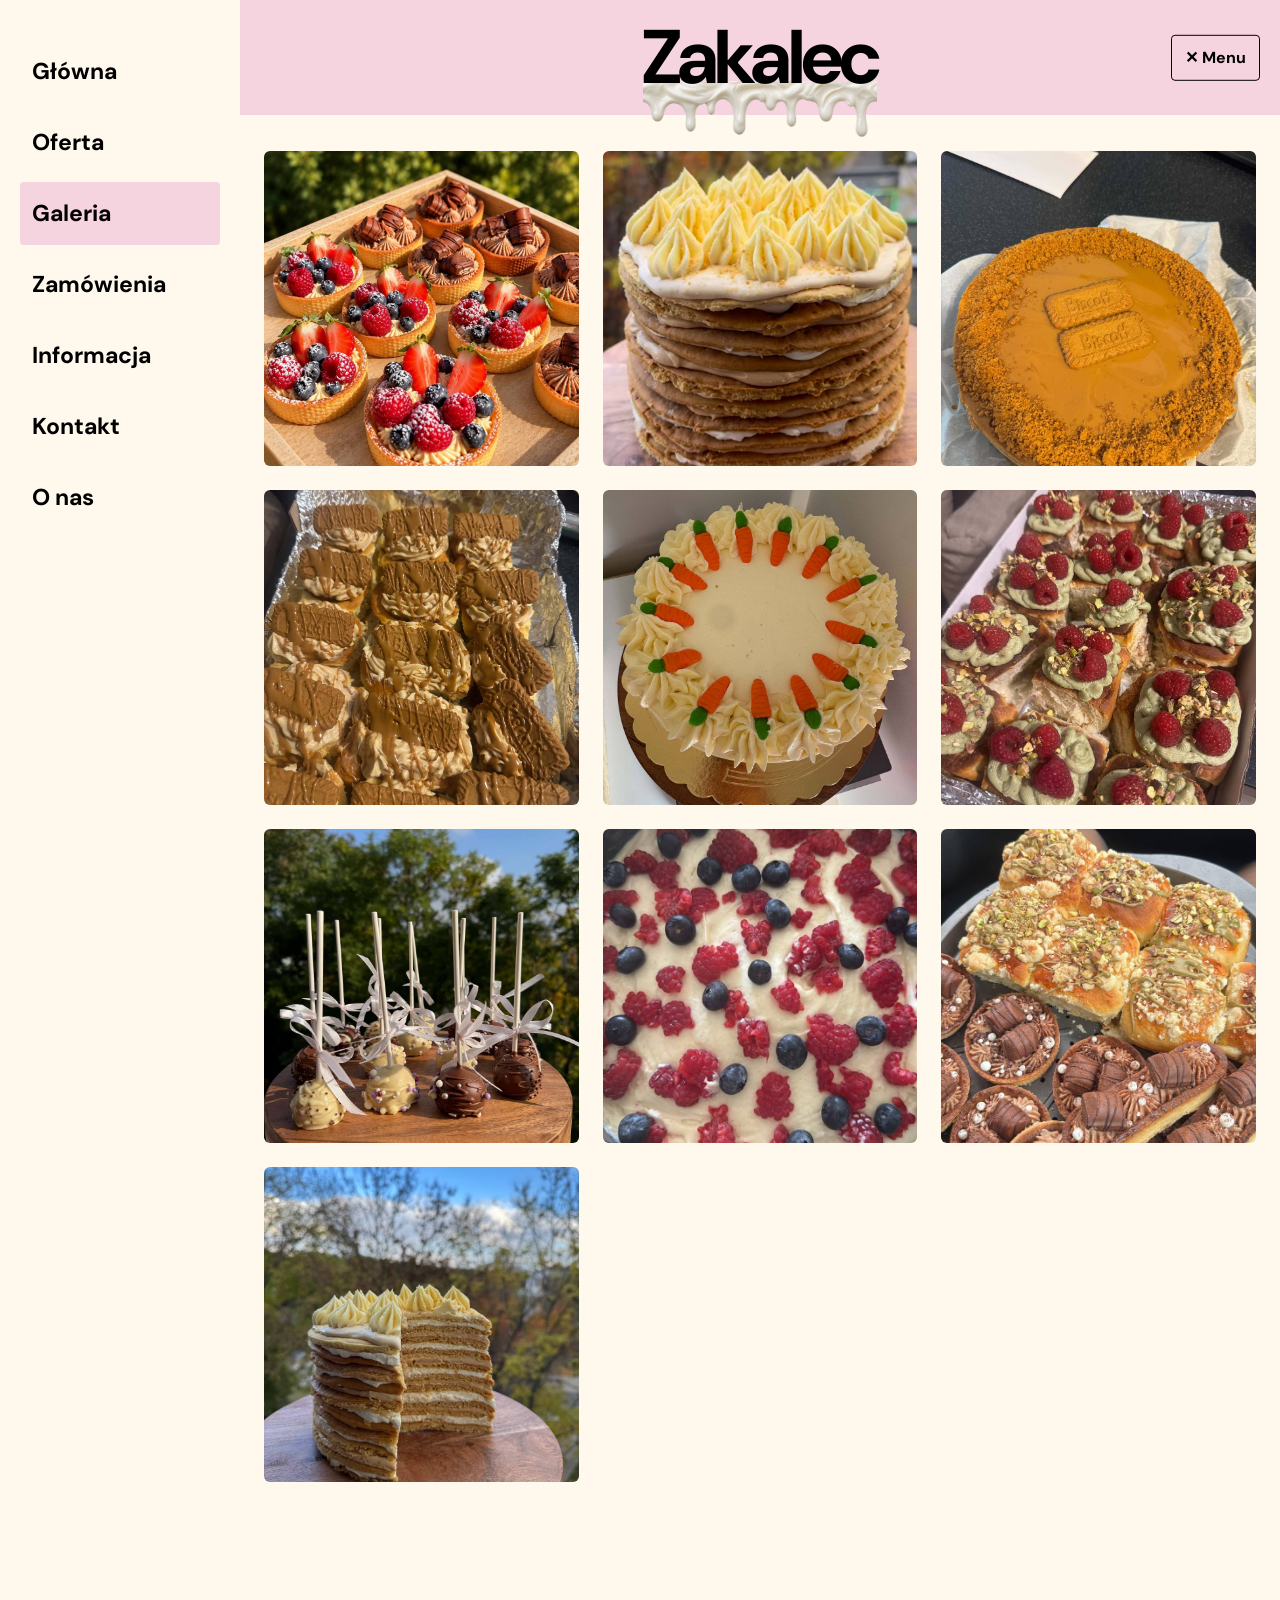
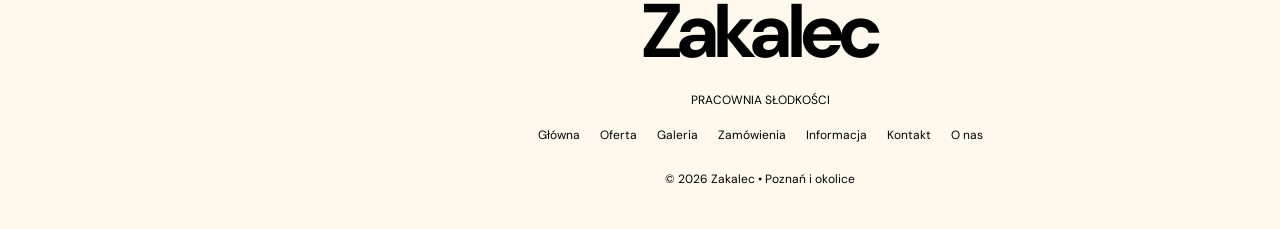
==== commit b28d833b: "Use realistic cream drips touching the header wordmark" ====
--- a/galeria.html
+++ b/galeria.html
@@ -1,7 +1,7 @@
 <!doctype html>
 <html lang="pl"><head><meta charset="utf-8"><meta name="viewport" content="width=device-width,initial-scale=1"><meta name="theme-color" content="#fff8ec"><meta name="description" content="Zakalec — pracownia słodkości Oliwii. Torty na zamówienie, ciasta, babeczki, cake popsy, słodkie bułeczki i słodkie stoły w Poznaniu i okolicach."><title>Galeria — Zakalec</title>
 <link rel="preconnect" href="https://fonts.googleapis.com"><link rel="preconnect" href="https://fonts.gstatic.com" crossorigin><link href="https://fonts.googleapis.com/css2?family=DM+Sans:wght@400;500;600;700&family=Great+Vibes&family=Playfair+Display:ital,wght@0,400;0,500;0,600;1,400&display=swap" rel="stylesheet">
-<link rel="stylesheet" href="assets/site.css?v=20261103-cream1"></head><body><header class="site-header"><a href="index.html#home" class="site-name script" aria-label="Zakalec — strona główna">Zakalec</a><button class="nav-toggle" id="menu-toggle" type="button" aria-controls="side-menu" aria-expanded="false" aria-label="Otwórz menu">☰ Menu</button></header>
+<link rel="stylesheet" href="assets/site.css?v=20261103-cream2"></head><body><header class="site-header"><a href="index.html#home" class="site-name script" aria-label="Zakalec — strona główna">Zakalec</a><button class="nav-toggle" id="menu-toggle" type="button" aria-controls="side-menu" aria-expanded="false" aria-label="Otwórz menu">☰ Menu</button></header>
 <aside class="sidebar"><nav class="navlinks" id="side-menu" aria-label="Menu główne"><a href="index.html#home">Główna</a><a href="oferta.html">Oferta</a><a href="galeria.html" aria-current="page">Galeria</a><a href="informacje.html#zamowienie">Zamówienia</a><a href="informacje.html#informacja">Informacja</a><a href="informacje.html#kontakt">Kontakt</a><a href="informacje.html#o-mnie">O nas</a></nav></aside>
 <main class="gallery-page"><h1 class="visually-hidden">Galeria</h1><div class="wrap photo-gallery"><img src="photo_2026-11-02_19-04-04.jpg" alt="Wypieki pracowni Zakalec — zdjęcie 1" decoding="async"><img src="photo_2026-11-02_19-04-05.jpg" alt="Wypieki pracowni Zakalec — zdjęcie 2" decoding="async"><img src="photo_2026-11-02_19-14-52.jpg" alt="Wypieki pracowni Zakalec — zdjęcie 3" decoding="async"><img src="photo_2026-11-02_19-14-53.jpg" alt="Wypieki pracowni Zakalec — zdjęcie 4" loading="lazy" decoding="async"><img src="photo_2026-11-02_19-14-54%20%282%29.jpg" alt="Wypieki pracowni Zakalec — zdjęcie 5" loading="lazy" decoding="async"><img src="photo_2026-11-02_19-14-54.jpg" alt="Wypieki pracowni Zakalec — zdjęcie 6" loading="lazy" decoding="async"><img src="photo_2026-11-02_19-14-55.jpg" alt="Wypieki pracowni Zakalec — zdjęcie 7" loading="lazy" decoding="async"><img src="photo_2026-11-02_19-14-56%20%282%29.jpg" alt="Wypieki pracowni Zakalec — zdjęcie 8" loading="lazy" decoding="async"><img src="photo_2026-11-02_19-14-56.jpg" alt="Wypieki pracowni Zakalec — zdjęcie 9" loading="lazy" decoding="async"><img src="photo_2026-11-02_19-14-57.jpg" alt="Wypieki pracowni Zakalec — zdjęcie 10" loading="lazy" decoding="async"></div></main><footer><div class="footer-brand">Zakalec</div><p>PRACOWNIA SŁODKOŚCI</p><div class="footer-nav"><a href="index.html#home">Główna</a><a href="oferta.html">Oferta</a><a href="galeria.html" aria-current="page">Galeria</a><a href="informacje.html#zamowienie">Zamówienia</a><a href="informacje.html#informacja">Informacja</a><a href="informacje.html#kontakt">Kontakt</a><a href="informacje.html#o-mnie">O nas</a></div><p>© <span id="year"></span> Zakalec • Poznań i okolice</p></footer>
-<script src="assets/navigation.js?v=20261103-cream1"></script></body></html>+<script src="assets/navigation.js?v=20261103-cream2"></script></body></html>
--- a/assets/site.css
+++ b/assets/site.css
@@ -247,3 +247,7 @@
 @media(max-width:900px){.site-header .site-name{font-size:60px}}
 @media(max-width:640px){.site-header .site-name::after{height:38px}.home-show{border-radius:18px;margin-top:36px}.site-name,body>footer .footer-brand{font-size:52px}}
 @media(prefers-reduced-motion:reduce){.site-header .site-name::after{animation:none;transform:scaleY(1)}}
+/* Real cream touches the wordmark, with no gap under the letters. */
+.site-header .site-name::after{top:calc(100% - .29em);height:.95em;background-image:url('logo-cream-realistic.png');background-size:100% 100%;animation:real-cream-flow 7s ease-in-out infinite alternate}
+@keyframes real-cream-flow{from{transform:scaleY(.88)}to{transform:scaleY(1)}}
+@media(prefers-reduced-motion:reduce){.site-header .site-name::after{animation:none;transform:none}}
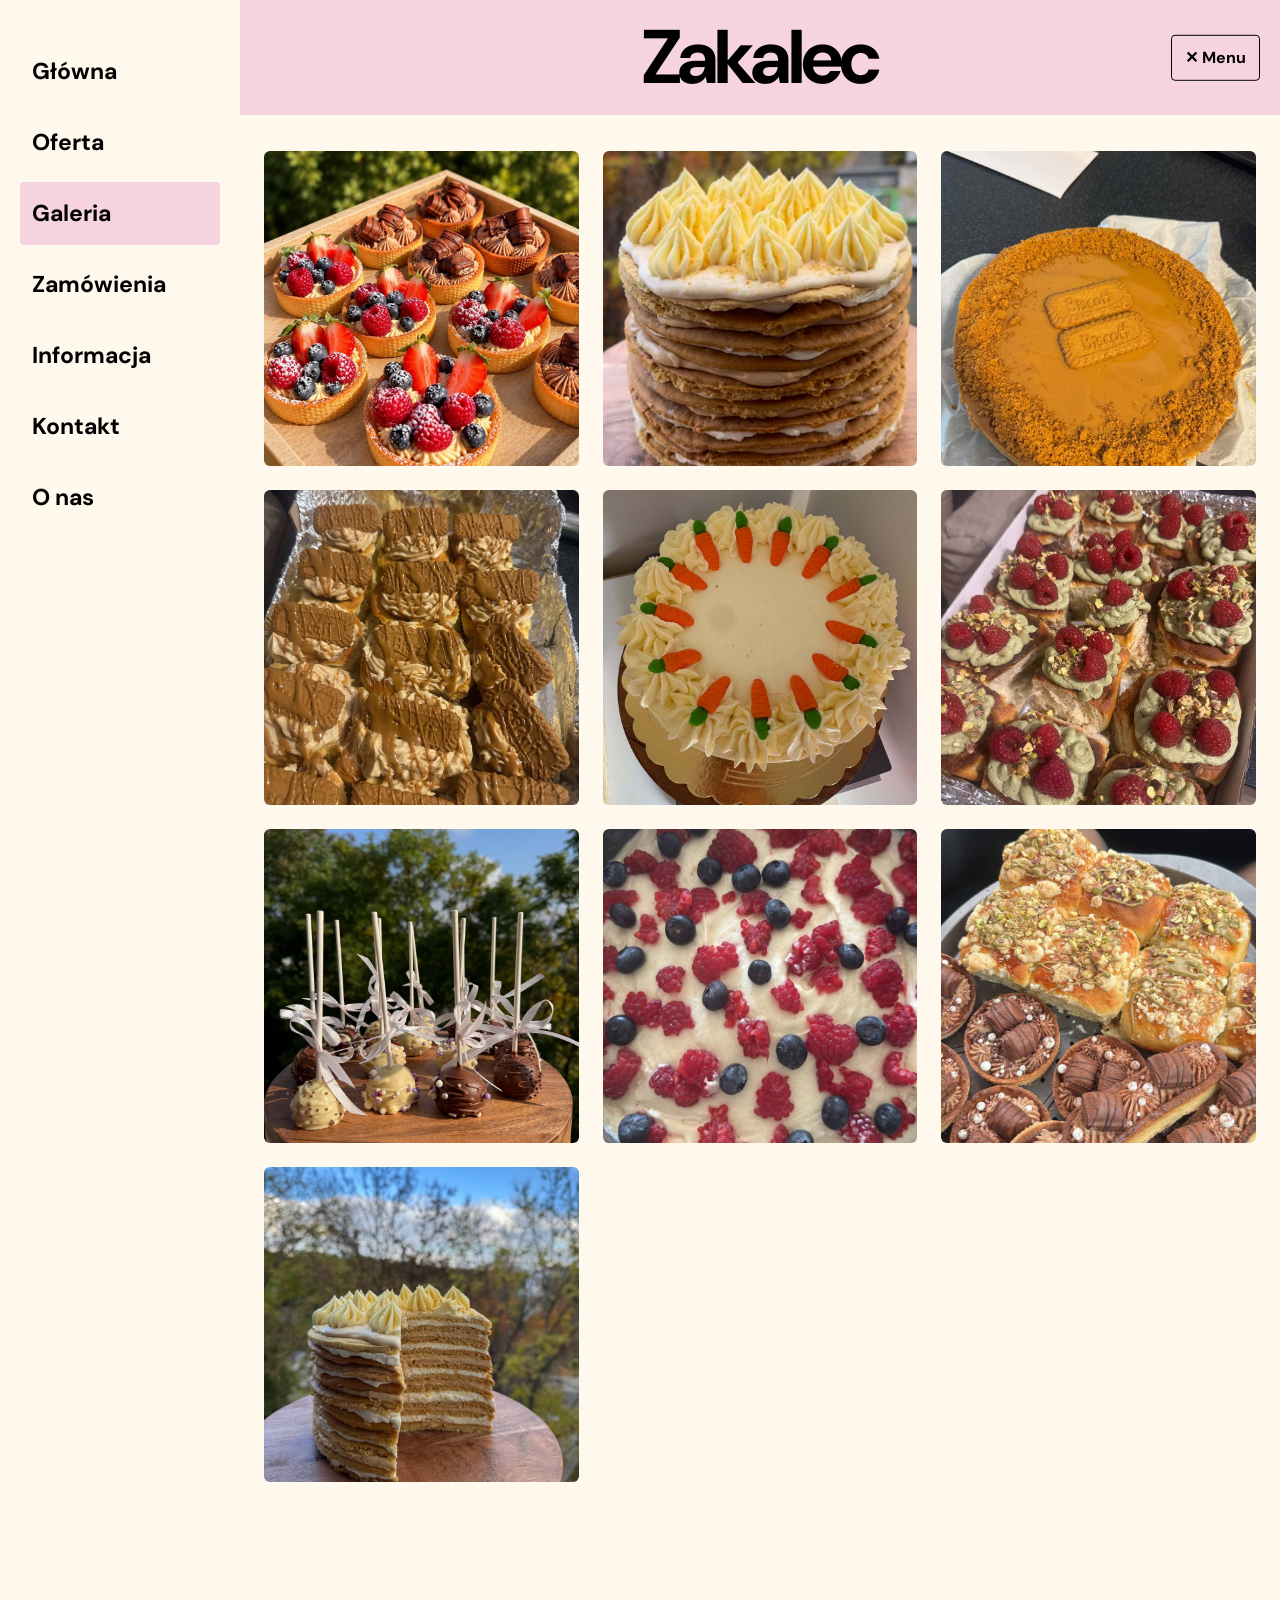
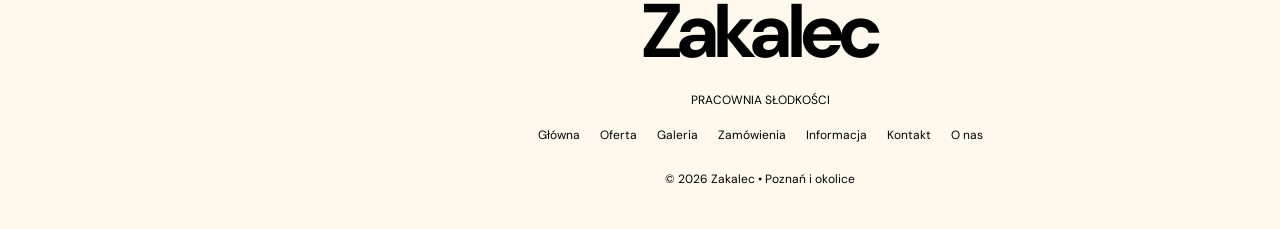
==== commit c8154049: "Remove cream decoration from header wordmark" ====
--- a/galeria.html
+++ b/galeria.html
@@ -1,7 +1,7 @@
 <!doctype html>
 <html lang="pl"><head><meta charset="utf-8"><meta name="viewport" content="width=device-width,initial-scale=1"><meta name="theme-color" content="#fff8ec"><meta name="description" content="Zakalec — pracownia słodkości Oliwii. Torty na zamówienie, ciasta, babeczki, cake popsy, słodkie bułeczki i słodkie stoły w Poznaniu i okolicach."><title>Galeria — Zakalec</title>
 <link rel="preconnect" href="https://fonts.googleapis.com"><link rel="preconnect" href="https://fonts.gstatic.com" crossorigin><link href="https://fonts.googleapis.com/css2?family=DM+Sans:wght@400;500;600;700&family=Great+Vibes&family=Playfair+Display:ital,wght@0,400;0,500;0,600;1,400&display=swap" rel="stylesheet">
-<link rel="stylesheet" href="assets/site.css?v=20261103-cream2"></head><body><header class="site-header"><a href="index.html#home" class="site-name script" aria-label="Zakalec — strona główna">Zakalec</a><button class="nav-toggle" id="menu-toggle" type="button" aria-controls="side-menu" aria-expanded="false" aria-label="Otwórz menu">☰ Menu</button></header>
+<link rel="stylesheet" href="assets/site.css?v=20261103-clean-logo"></head><body><header class="site-header"><a href="index.html#home" class="site-name script" aria-label="Zakalec — strona główna">Zakalec</a><button class="nav-toggle" id="menu-toggle" type="button" aria-controls="side-menu" aria-expanded="false" aria-label="Otwórz menu">☰ Menu</button></header>
 <aside class="sidebar"><nav class="navlinks" id="side-menu" aria-label="Menu główne"><a href="index.html#home">Główna</a><a href="oferta.html">Oferta</a><a href="galeria.html" aria-current="page">Galeria</a><a href="informacje.html#zamowienie">Zamówienia</a><a href="informacje.html#informacja">Informacja</a><a href="informacje.html#kontakt">Kontakt</a><a href="informacje.html#o-mnie">O nas</a></nav></aside>
 <main class="gallery-page"><h1 class="visually-hidden">Galeria</h1><div class="wrap photo-gallery"><img src="photo_2026-11-02_19-04-04.jpg" alt="Wypieki pracowni Zakalec — zdjęcie 1" decoding="async"><img src="photo_2026-11-02_19-04-05.jpg" alt="Wypieki pracowni Zakalec — zdjęcie 2" decoding="async"><img src="photo_2026-11-02_19-14-52.jpg" alt="Wypieki pracowni Zakalec — zdjęcie 3" decoding="async"><img src="photo_2026-11-02_19-14-53.jpg" alt="Wypieki pracowni Zakalec — zdjęcie 4" loading="lazy" decoding="async"><img src="photo_2026-11-02_19-14-54%20%282%29.jpg" alt="Wypieki pracowni Zakalec — zdjęcie 5" loading="lazy" decoding="async"><img src="photo_2026-11-02_19-14-54.jpg" alt="Wypieki pracowni Zakalec — zdjęcie 6" loading="lazy" decoding="async"><img src="photo_2026-11-02_19-14-55.jpg" alt="Wypieki pracowni Zakalec — zdjęcie 7" loading="lazy" decoding="async"><img src="photo_2026-11-02_19-14-56%20%282%29.jpg" alt="Wypieki pracowni Zakalec — zdjęcie 8" loading="lazy" decoding="async"><img src="photo_2026-11-02_19-14-56.jpg" alt="Wypieki pracowni Zakalec — zdjęcie 9" loading="lazy" decoding="async"><img src="photo_2026-11-02_19-14-57.jpg" alt="Wypieki pracowni Zakalec — zdjęcie 10" loading="lazy" decoding="async"></div></main><footer><div class="footer-brand">Zakalec</div><p>PRACOWNIA SŁODKOŚCI</p><div class="footer-nav"><a href="index.html#home">Główna</a><a href="oferta.html">Oferta</a><a href="galeria.html" aria-current="page">Galeria</a><a href="informacje.html#zamowienie">Zamówienia</a><a href="informacje.html#informacja">Informacja</a><a href="informacje.html#kontakt">Kontakt</a><a href="informacje.html#o-mnie">O nas</a></div><p>© <span id="year"></span> Zakalec • Poznań i okolice</p></footer>
-<script src="assets/navigation.js?v=20261103-cream2"></script></body></html>+<script src="assets/navigation.js?v=20261103-clean-logo"></script></body></html>
--- a/assets/site.css
+++ b/assets/site.css
@@ -251,3 +251,6 @@
 .site-header .site-name::after{top:calc(100% - .29em);height:.95em;background-image:url('logo-cream-realistic.png');background-size:100% 100%;animation:real-cream-flow 7s ease-in-out infinite alternate}
 @keyframes real-cream-flow{from{transform:scaleY(.88)}to{transform:scaleY(1)}}
 @media(prefers-reduced-motion:reduce){.site-header .site-name::after{animation:none;transform:none}}
+
+/* Clean header wordmark without cream decoration. */
+.site-header .site-name::after{content:none;display:none;animation:none}
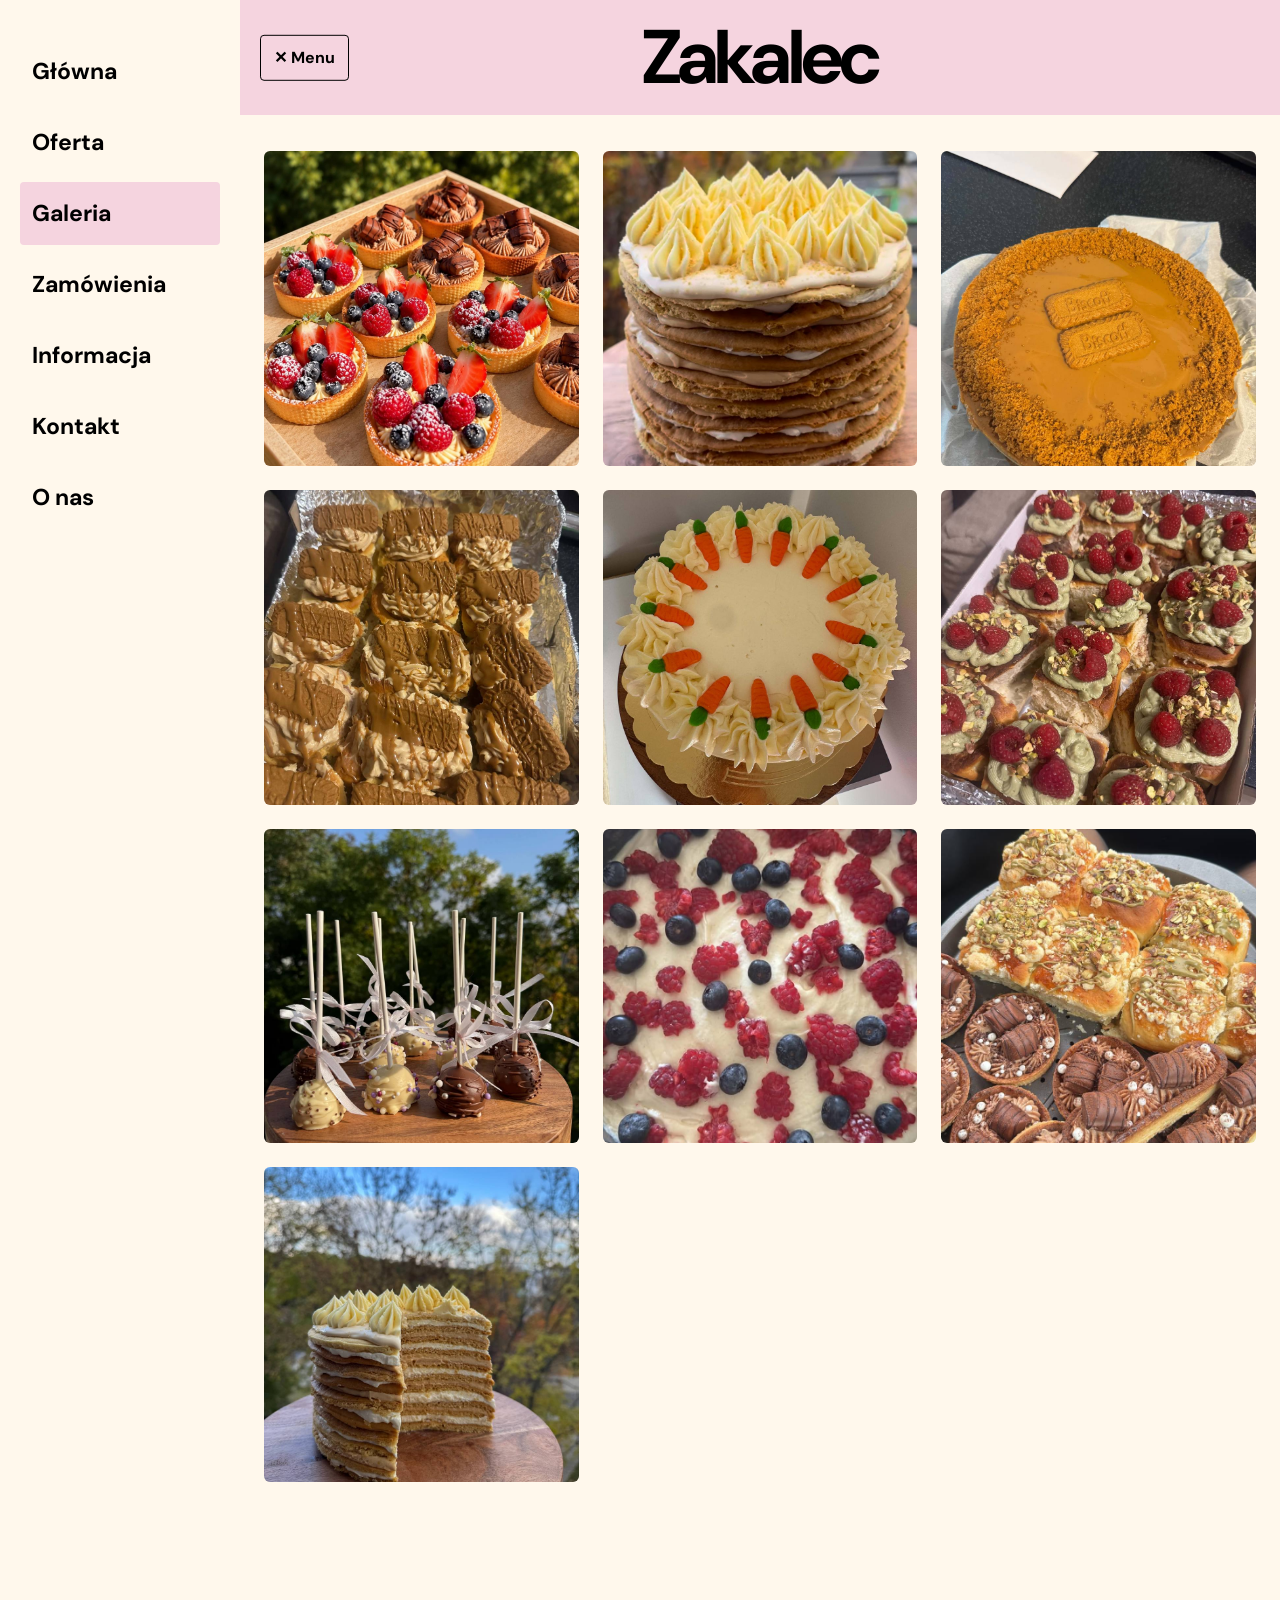
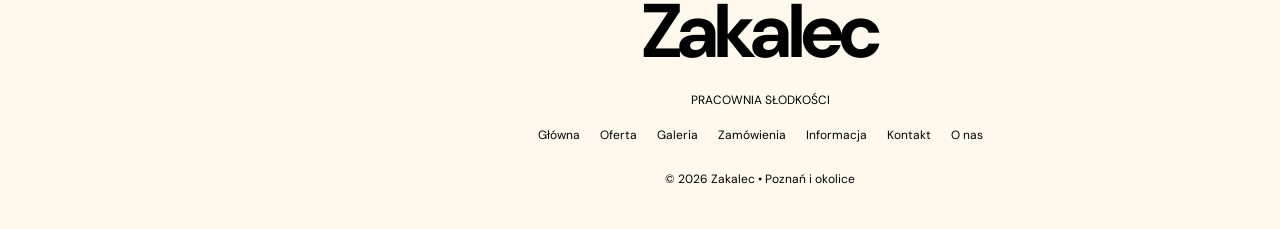
==== commit 225ee48c: "Move menu control to the left side of the header" ====
--- a/galeria.html
+++ b/galeria.html
@@ -1,7 +1,7 @@
 <!doctype html>
 <html lang="pl"><head><meta charset="utf-8"><meta name="viewport" content="width=device-width,initial-scale=1"><meta name="theme-color" content="#fff8ec"><meta name="description" content="Zakalec — pracownia słodkości Oliwii. Torty na zamówienie, ciasta, babeczki, cake popsy, słodkie bułeczki i słodkie stoły w Poznaniu i okolicach."><title>Galeria — Zakalec</title>
 <link rel="preconnect" href="https://fonts.googleapis.com"><link rel="preconnect" href="https://fonts.gstatic.com" crossorigin><link href="https://fonts.googleapis.com/css2?family=DM+Sans:wght@400;500;600;700&family=Great+Vibes&family=Playfair+Display:ital,wght@0,400;0,500;0,600;1,400&display=swap" rel="stylesheet">
-<link rel="stylesheet" href="assets/site.css?v=20261103-clean-logo"></head><body><header class="site-header"><a href="index.html#home" class="site-name script" aria-label="Zakalec — strona główna">Zakalec</a><button class="nav-toggle" id="menu-toggle" type="button" aria-controls="side-menu" aria-expanded="false" aria-label="Otwórz menu">☰ Menu</button></header>
+<link rel="stylesheet" href="assets/site.css?v=20261103-menu-left"></head><body><header class="site-header"><a href="index.html#home" class="site-name script" aria-label="Zakalec — strona główna">Zakalec</a><button class="nav-toggle" id="menu-toggle" type="button" aria-controls="side-menu" aria-expanded="false" aria-label="Otwórz menu">☰ Menu</button></header>
 <aside class="sidebar"><nav class="navlinks" id="side-menu" aria-label="Menu główne"><a href="index.html#home">Główna</a><a href="oferta.html">Oferta</a><a href="galeria.html" aria-current="page">Galeria</a><a href="informacje.html#zamowienie">Zamówienia</a><a href="informacje.html#informacja">Informacja</a><a href="informacje.html#kontakt">Kontakt</a><a href="informacje.html#o-mnie">O nas</a></nav></aside>
 <main class="gallery-page"><h1 class="visually-hidden">Galeria</h1><div class="wrap photo-gallery"><img src="photo_2026-11-02_19-04-04.jpg" alt="Wypieki pracowni Zakalec — zdjęcie 1" decoding="async"><img src="photo_2026-11-02_19-04-05.jpg" alt="Wypieki pracowni Zakalec — zdjęcie 2" decoding="async"><img src="photo_2026-11-02_19-14-52.jpg" alt="Wypieki pracowni Zakalec — zdjęcie 3" decoding="async"><img src="photo_2026-11-02_19-14-53.jpg" alt="Wypieki pracowni Zakalec — zdjęcie 4" loading="lazy" decoding="async"><img src="photo_2026-11-02_19-14-54%20%282%29.jpg" alt="Wypieki pracowni Zakalec — zdjęcie 5" loading="lazy" decoding="async"><img src="photo_2026-11-02_19-14-54.jpg" alt="Wypieki pracowni Zakalec — zdjęcie 6" loading="lazy" decoding="async"><img src="photo_2026-11-02_19-14-55.jpg" alt="Wypieki pracowni Zakalec — zdjęcie 7" loading="lazy" decoding="async"><img src="photo_2026-11-02_19-14-56%20%282%29.jpg" alt="Wypieki pracowni Zakalec — zdjęcie 8" loading="lazy" decoding="async"><img src="photo_2026-11-02_19-14-56.jpg" alt="Wypieki pracowni Zakalec — zdjęcie 9" loading="lazy" decoding="async"><img src="photo_2026-11-02_19-14-57.jpg" alt="Wypieki pracowni Zakalec — zdjęcie 10" loading="lazy" decoding="async"></div></main><footer><div class="footer-brand">Zakalec</div><p>PRACOWNIA SŁODKOŚCI</p><div class="footer-nav"><a href="index.html#home">Główna</a><a href="oferta.html">Oferta</a><a href="galeria.html" aria-current="page">Galeria</a><a href="informacje.html#zamowienie">Zamówienia</a><a href="informacje.html#informacja">Informacja</a><a href="informacje.html#kontakt">Kontakt</a><a href="informacje.html#o-mnie">O nas</a></div><p>© <span id="year"></span> Zakalec • Poznań i okolice</p></footer>
-<script src="assets/navigation.js?v=20261103-clean-logo"></script></body></html>+<script src="assets/navigation.js?v=20261103-menu-left"></script></body></html>
--- a/assets/site.css
+++ b/assets/site.css
@@ -254,3 +254,8 @@
 
 /* Clean header wordmark without cream decoration. */
 .site-header .site-name::after{content:none;display:none;animation:none}
+
+/* Menu control on the left side of the masthead. */
+.site-header .nav-toggle{left:20px;right:auto}
+@media(max-width:900px){.site-header{justify-content:center;padding-left:120px;padding-right:120px}}
+@media(max-width:640px){.site-header .nav-toggle{left:14px;right:auto}.site-header{padding-left:108px;padding-right:16px}.site-header .site-name{font-size:clamp(38px,10vw,52px)}}
